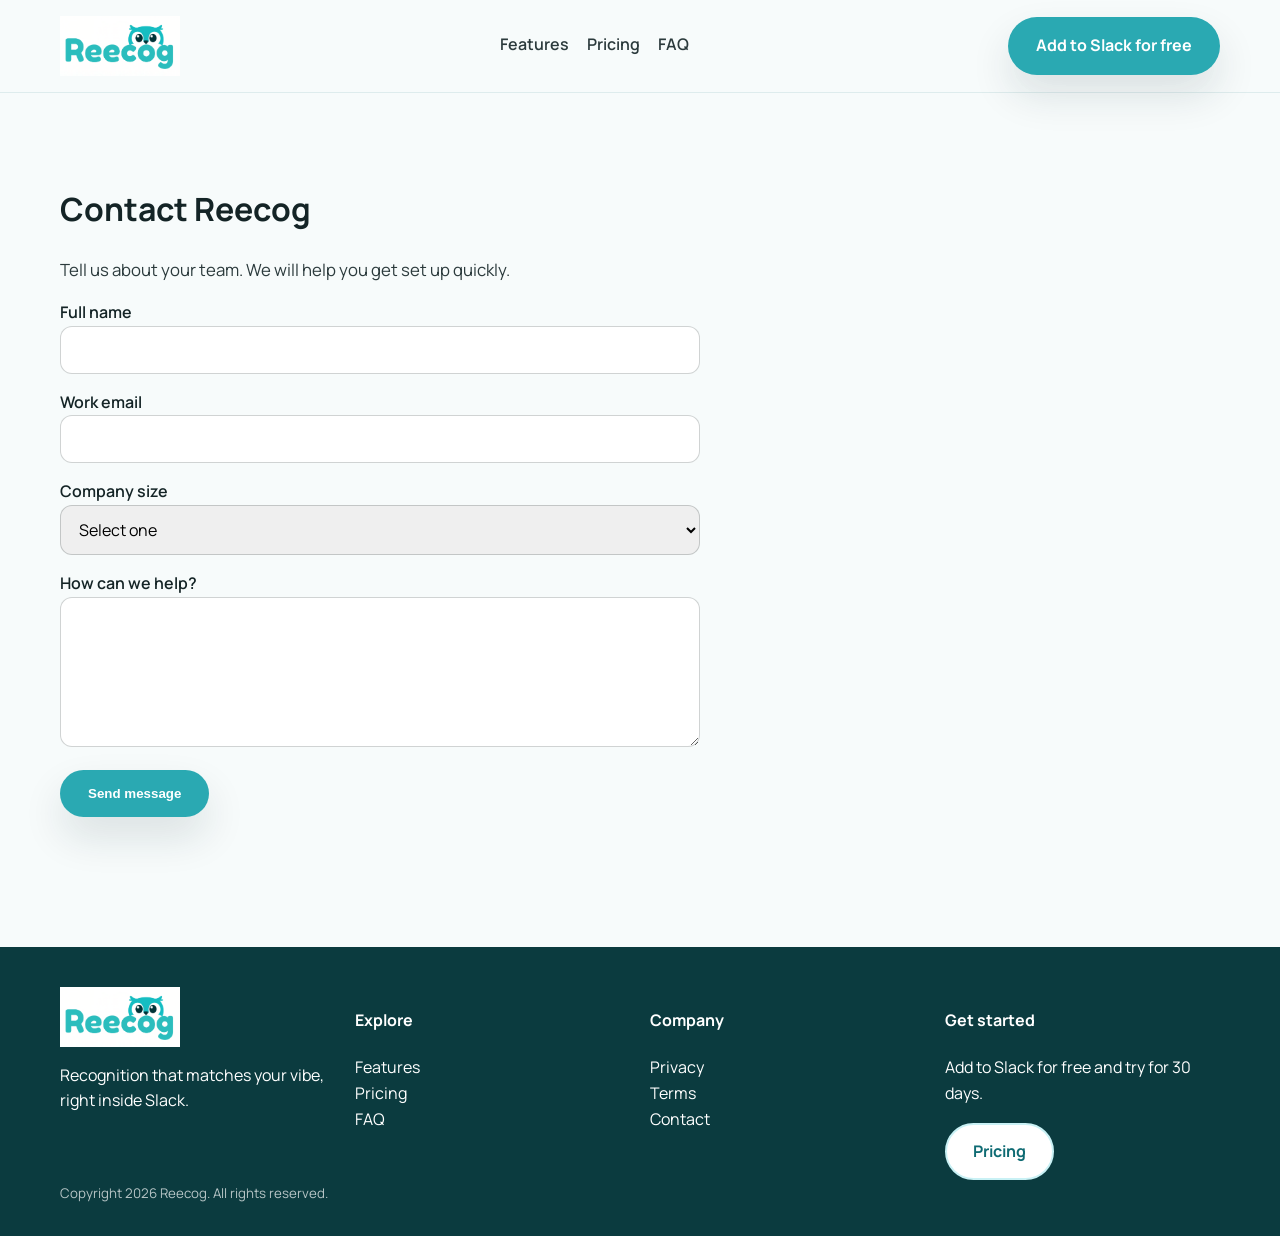
==== contact.html @ 04cd61f7 "Add new website for reecog" ====
<!DOCTYPE html>
<html lang="en">
  <head>
    <meta charset="UTF-8" />
    <meta name="viewport" content="width=device-width, initial-scale=1" />
    <title>Contact Reecog | Slack Recognition Bot</title>
    <meta
      name="description"
      content="Contact Reecog about the Slack recognition bot for employee appreciation, values-based recognition, and HR & team culture."
    />
    <link rel="icon" href="logo/reecog_plain_bg.png" />
    <link rel="stylesheet" href="css/styles.css" />
    <link
      href="https://fonts.googleapis.com/css2?family=Fraunces:wght@600;700&family=Manrope:wght@400;600;700;800&display=swap"
      rel="stylesheet"
    />
  </head>
  <body>
    <a class="skip-link" href="#main">Skip to content</a>
    <header class="site-header">
      <div class="container header-inner">
        <a class="logo" href="index.html">
          <img src="logo/reecog_plain_bg.png" alt="Reecog" />
        </a>
        <nav class="nav" aria-label="Primary">
          <a href="index.html#features">Features</a>
          <a href="index.html#pricing">Pricing</a>
          <a href="faq.html">FAQ</a>
        </nav>
        <a class="btn btn-primary" href="index.html#pricing">Add to Slack for free</a>
      </div>
    </header>

    <main id="main" class="section">
      <div class="container">
        <h1>Contact Reecog</h1>
        <p class="lead">
          Tell us about your team. We will help you get set up quickly.
        </p>

        <form class="form" action="/api/contact" method="post">
          <div>
            <label for="name">Full name</label>
            <input id="name" name="name" type="text" required />
          </div>
          <div>
            <label for="email">Work email</label>
            <input id="email" name="email" type="email" required />
          </div>
          <div>
            <label for="companySize">Company size</label>
            <select id="companySize" name="companySize" required>
              <option value="">Select one</option>
              <option value="1-25">1-25</option>
              <option value="26-100">26-100</option>
              <option value="101-250">101-250</option>
              <option value="250+">250+</option>
            </select>
          </div>
          <div>
            <label for="message">How can we help?</label>
            <textarea id="message" name="message" required></textarea>
          </div>
          <div>
            <button class="btn btn-primary" type="submit">Send message</button>
          </div>
        </form>
      </div>
    </main>

    <footer class="footer">
      <div class="container footer-grid">
        <div>
          <img src="logo/reecog_plain_bg.png" alt="Reecog" width="120" />
          <p>Recognition that matches your vibe, right inside Slack.</p>
        </div>
        <div>
          <h4>Explore</h4>
          <a href="index.html#features">Features</a><br />
          <a href="index.html#pricing">Pricing</a><br />
          <a href="faq.html">FAQ</a>
        </div>
        <div>
          <h4>Company</h4>
          <a href="privacy.html">Privacy</a><br />
          <a href="terms.html">Terms</a><br />
          <a href="contact.html">Contact</a>
        </div>
        <div>
          <h4>Get started</h4>
          <p>Add to Slack for free and try for 30 days.</p>
          <a class="btn btn-secondary" href="index.html#pricing">Pricing</a>
        </div>
      </div>
      <div class="container">
        <small>Copyright 2026 Reecog. All rights reserved.</small>
      </div>
    </footer>
  </body>
</html>
---- css/styles.css ----
:root {
  --teal-900: #0b3b3f;
  --teal-700: #0f6b73;
  --teal-500: #2aa9b2;
  --teal-400: #5fc4d8;
  --teal-200: #c9f1f5;
  --ink-900: #142426;
  --ink-700: #2b3a3c;
  --ink-500: #4a5b5e;
  --cream-100: #f7fbfb;
  --sun-300: #ffd57a;
  --rose-300: #ffb3a7;
  --shadow-soft: 0 20px 40px rgba(16, 45, 50, 0.12);
  --shadow-card: 0 14px 30px rgba(16, 45, 50, 0.1);
  --radius-lg: 28px;
  --radius-md: 18px;
  --radius-sm: 12px;
  --max-width: 1160px;
}

* {
  box-sizing: border-box;
}

html {
  scroll-behavior: smooth;
}

body {
  margin: 0;
  font-family: "Manrope", "Segoe UI", sans-serif;
  color: var(--ink-900);
  background: var(--cream-100);
  line-height: 1.6;
}

img {
  max-width: 100%;
  display: block;
}

.sr-only {
  position: absolute;
  width: 1px;
  height: 1px;
  padding: 0;
  margin: -1px;
  overflow: hidden;
  clip: rect(0, 0, 0, 0);
  white-space: nowrap;
  border: 0;
}

a {
  color: inherit;
  text-decoration: none;
}

.container {
  width: min(100% - 32px, var(--max-width));
  margin: 0 auto;
}

.skip-link {
  position: absolute;
  left: -999px;
  top: 16px;
  background: #ffffff;
  color: var(--ink-900);
  padding: 10px 16px;
  border-radius: 999px;
  z-index: 999;
}

.skip-link:focus {
  left: 16px;
}

.site-header {
  position: sticky;
  top: 0;
  z-index: 50;
  background: rgba(247, 251, 251, 0.86);
  backdrop-filter: blur(12px);
  border-bottom: 1px solid rgba(15, 107, 115, 0.1);
}

.header-inner {
  display: flex;
  align-items: center;
  justify-content: space-between;
  padding: 16px 0;
}

.logo {
  display: inline-flex;
  align-items: center;
  gap: 12px;
}

.logo img {
  width: 120px;
  height: auto;
}

.nav {
  display: flex;
  align-items: center;
  gap: 18px;
  font-weight: 600;
  color: var(--ink-700);
}

.nav a {
  padding: 8px 0;
  border-bottom: 2px solid transparent;
}

.nav a:hover {
  border-color: var(--teal-500);
}

.btn {
  display: inline-flex;
  align-items: center;
  justify-content: center;
  gap: 10px;
  padding: 14px 26px;
  border-radius: 999px;
  font-weight: 700;
  border: 2px solid transparent;
  transition: transform 0.2s ease, box-shadow 0.2s ease;
}

.btn-primary {
  background: var(--teal-500);
  color: #ffffff;
  box-shadow: var(--shadow-soft);
}

.btn-primary:hover {
  transform: translateY(-2px);
  box-shadow: 0 16px 30px rgba(42, 169, 178, 0.35);
}

.btn-secondary {
  background: #ffffff;
  color: var(--teal-700) !important;
  border-color: var(--teal-200);
}

.hero {
  position: relative;
  overflow: hidden;
  padding: 50px 0 60px;
}

.hero::before {
  content: "";
  position: absolute;
  inset: 0;
  background: radial-gradient(circle at top left, rgba(95, 196, 216, 0.45), transparent 55%),
    radial-gradient(circle at top right, var(--ink-900), transparent 50%),
    linear-gradient(135deg, rgba(201, 241, 245, 0.6), rgba(247, 251, 251, 0));
  z-index: -2;
}

.hero::after {
  content: "";
  position: absolute;
  right: -80px;
  top: 20px;
  width: 320px;
  height: 320px;
  background: url("../logo/reecog_filled_bg.png") center/contain no-repeat;
  opacity: 0.03;
  z-index: -1;
}

.hero-grid {
  display: grid;
  grid-template-columns: repeat(auto-fit, minmax(280px, 1fr));
  gap: 40px;
  align-items: center;
}

.hero h1 {
  font-family: "Fraunces", "Georgia", serif;
  font-size: clamp(2.6rem, 5vw, 4.2rem);
  line-height: 1.05;
  margin-bottom: 18px;
}

.hero p {
  font-size: 1.1rem;
  color: var(--ink-700);
}

.hero-actions {
  display: flex;
  flex-wrap: wrap;
  gap: 16px;
  margin: 24px 0 18px;
}

.hero-meta {
  display: flex;
  flex-wrap: wrap;
  gap: 16px;
  font-weight: 600;
  color: var(--ink-500);
}

.hero-card {
  background: #ffffff;
  border-radius: var(--radius-md);
  padding: 18px 8px;
  display: grid;
  gap: 18px;
}

.badge {
  display: inline-flex;
  align-items: center;
  gap: 8px;
  background: var(--teal-200);
  color: var(--teal-900);
  font-weight: 700;
  padding: 8px 14px;
  border-radius: 999px;
  font-size: 0.9rem;
}

.section {
  padding: 70px 0;
}

.section h2 {
  font-family: "Fraunces", "Georgia", serif;
  font-size: clamp(2rem, 3.5vw, 2.8rem);
  margin-bottom: 18px;
}

.section p.lead {
  max-width: 720px;
  color: var(--ink-700);
  font-size: 1.05rem;
}

.card-grid {
  display: grid;
  grid-template-columns: repeat(auto-fit, minmax(230px, 1fr));
  gap: 22px;
  margin-top: 30px;
}

.card {
  background: #ffffff;
  border-radius: var(--radius-md);
  padding: 22px;
  box-shadow: var(--shadow-card);
}

.card h3 {
  margin: 0 0 10px;
}

.features {
  display: grid;
  gap: 26px;
  margin-top: 30px;
}

.feature {
  display: grid;
  grid-template-columns: repeat(auto-fit, minmax(260px, 1fr));
  gap: 24px;
  align-items: center;
  background: #ffffff;
  border-radius: var(--radius-lg);
  padding: 26px;
  box-shadow: var(--shadow-card);
}

.feature-media {
  position: relative;
  border-radius: var(--radius-md);
  overflow: visible;
  background: #ffffff;
  cursor: zoom-in;
}

.feature-media:focus {
  outline: 3px solid var(--teal-400);
  outline-offset: 4px;
}

.feature-zoom {
  display: block;
  width: 100%;
  height: auto;
  border-radius: var(--radius-md);
}

.lens {
  position: absolute;
  width: 140px;
  height: 140px;
  border-radius: 50%;
  border: 2px solid rgba(255, 255, 255, 0.9);
  box-shadow: 0 14px 30px rgba(11, 59, 63, 0.25);
  background-repeat: no-repeat;
  opacity: 0;
  transform: scale(0.9);
  transition: opacity 0.15s ease, transform 0.15s ease;
  pointer-events: none;
}

.feature-media.is-zoomed .lens {
  opacity: 1;
  transform: scale(1);
}

.steps {
  display: grid;
  grid-template-columns: repeat(auto-fit, minmax(210px, 1fr));
  gap: 18px;
  margin-top: 22px;
}

.step {
  background: #ffffff;
  border-radius: var(--radius-md);
  padding: 18px;
  border: 1px solid rgba(15, 107, 115, 0.1);
}

.pricing {
  display: grid;
  grid-template-columns: repeat(auto-fit, minmax(230px, 1fr));
  gap: 22px;
  margin-top: 30px;
}

.billing-toggle {
  display: flex;
  align-items: center;
  gap: 14px;
  margin: 18px 0 12px;
  font-weight: 600;
  color: var(--ink-700);
}

.billing-label {
  display: inline-flex;
  align-items: center;
  gap: 8px;
}

.pill {
  background: var(--sun-300);
  color: var(--ink-900);
  padding: 4px 10px;
  border-radius: 999px;
  font-size: 0.8rem;
}

.switch {
  position: relative;
  display: inline-block;
  width: 54px;
  height: 30px;
}

.switch input {
  opacity: 0;
  width: 0;
  height: 0;
}

.slider {
  position: absolute;
  cursor: pointer;
  inset: 0;
  background: var(--teal-200);
  border-radius: 999px;
  transition: background 0.2s ease;
}

.slider::before {
  content: "";
  position: absolute;
  height: 22px;
  width: 22px;
  left: 4px;
  top: 4px;
  background: #ffffff;
  border-radius: 50%;
  transition: transform 0.2s ease;
  box-shadow: 0 4px 10px rgba(20, 36, 38, 0.25);
}

.switch input:checked + .slider {
  background: var(--teal-500);
}

.switch input:checked + .slider::before {
  transform: translateX(24px);
}

.price-card {
  background: #ffffff;
  border-radius: var(--radius-lg);
  padding: 26px;
  border: 2px solid transparent;
  box-shadow: var(--shadow-card);
}

.price-card.highlight {
  border-color: var(--teal-400);
  transform: translateY(-6px);
}

.price {
  font-size: 2rem;
  font-weight: 800;
  color: var(--teal-700);
}

.billing-note {
  margin-top: 14px;
}

.faq {
  display: grid;
  gap: 16px;
  margin-top: 24px;
}

.faq details {
  background: #ffffff;
  border-radius: var(--radius-md);
  padding: 18px;
  box-shadow: var(--shadow-card);
}

.quick-answers {
  background: #ffffff;
  border-radius: var(--radius-lg);
  padding: 26px;
  box-shadow: var(--shadow-card);
  margin-top: 30px;
}

.footer {
  background: #0b3b3f;
  color: #ffffff;
  padding: 40px 0 30px;
  margin-top: 60px;
}

.footer a {
  color: #ffffff;
}

.footer-grid {
  display: grid;
  grid-template-columns: repeat(auto-fit, minmax(180px, 1fr));
  gap: 20px;
}

.footer small {
  color: rgba(255, 255, 255, 0.7);
}

.form {
  display: grid;
  gap: 16px;
  max-width: 640px;
}

.form label {
  font-weight: 600;
}

.form input,
.form select,
.form textarea {
  width: 100%;
  padding: 12px 14px;
  border-radius: 12px;
  border: 1px solid rgba(20, 36, 38, 0.2);
  font-family: inherit;
  font-size: 1rem;
}

.form textarea {
  min-height: 150px;
  resize: vertical;
}

.notice {
  background: var(--teal-200);
  color: var(--teal-900);
  padding: 14px 18px;
  border-radius: var(--radius-sm);
}

.fade-in {
  animation: fadeInUp 0.9s ease both;
}

@keyframes fadeInUp {
  from {
    opacity: 0;
    transform: translateY(14px);
  }
  to {
    opacity: 1;
    transform: translateY(0);
  }
}

@media (max-width: 840px) {
  .nav {
    display: none;
  }
  .hero {
    padding-top: 70px;
  }
}
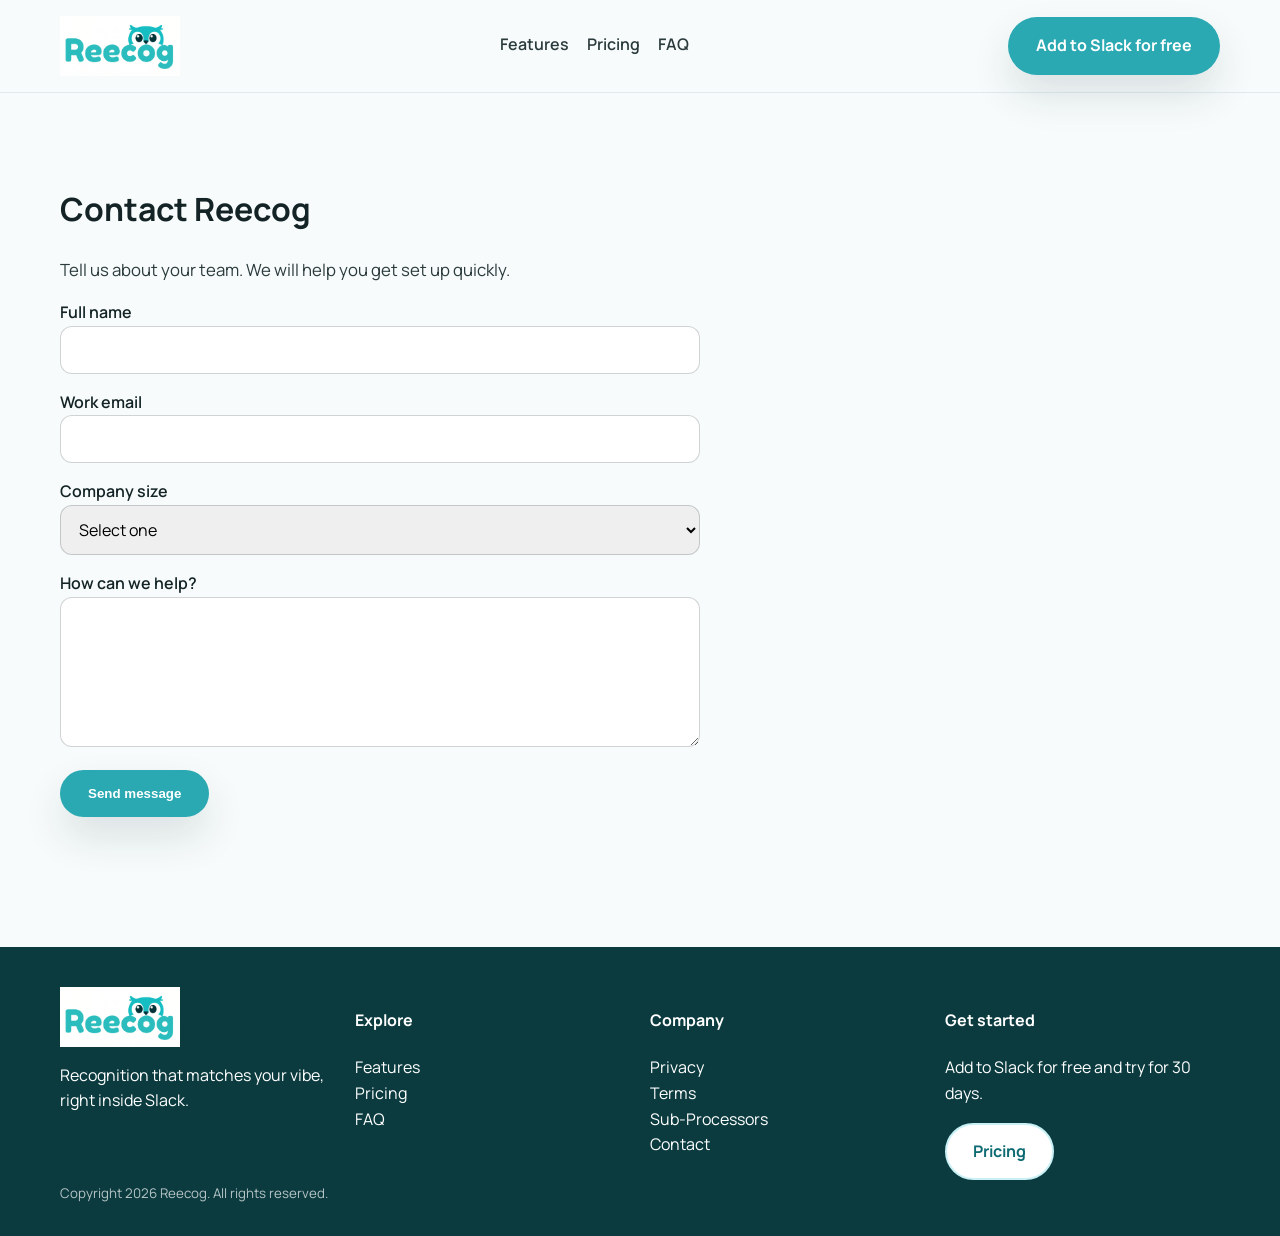
==== commit 99608a68: "Add sub-processors page and footer links" ====
--- a/contact.html
+++ b/contact.html
@@ -27,7 +27,7 @@
           <a href="index.html#pricing">Pricing</a>
           <a href="faq.html">FAQ</a>
         </nav>
-        <a class="btn btn-primary" href="index.html#pricing">Add to Slack for free</a>
+        <a class="btn btn-primary" href="https://app.reecog.com/slack/install">Add to Slack for free</a>
       </div>
     </header>
 
@@ -39,6 +39,7 @@
         </p>
 
         <form class="form" action="/api/contact" method="post">
+          <div class="form-message" role="status" aria-live="polite"></div>
           <div>
             <label for="name">Full name</label>
             <input id="name" name="name" type="text" required />
@@ -84,6 +85,7 @@
           <h4>Company</h4>
           <a href="privacy.html">Privacy</a><br />
           <a href="terms.html">Terms</a><br />
+          <a href="sub-processors.html">Sub-Processors</a><br />
           <a href="contact.html">Contact</a>
         </div>
         <div>
@@ -96,5 +98,7 @@
         <small>Copyright 2026 Reecog. All rights reserved.</small>
       </div>
     </footer>
+
+    <script src="js/main.js"></script>
   </body>
 </html>
--- a/css/styles.css
+++ b/css/styles.css
@@ -479,6 +479,31 @@
   max-width: 640px;
 }
 
+.form-message {
+  display: none;
+  border-radius: var(--radius-sm);
+  padding: 14px 16px;
+  font-weight: 600;
+  background: #ffffff;
+  border: 1px solid rgba(20, 36, 38, 0.15);
+}
+
+.form-message.is-visible {
+  display: block;
+}
+
+.form-message.is-success {
+  background: var(--teal-200);
+  color: var(--teal-900);
+  border-color: rgba(15, 107, 115, 0.25);
+}
+
+.form-message.is-error {
+  background: #ffe6e1;
+  color: #7a1d14;
+  border-color: rgba(122, 29, 20, 0.2);
+}
+
 .form label {
   font-weight: 600;
 }
